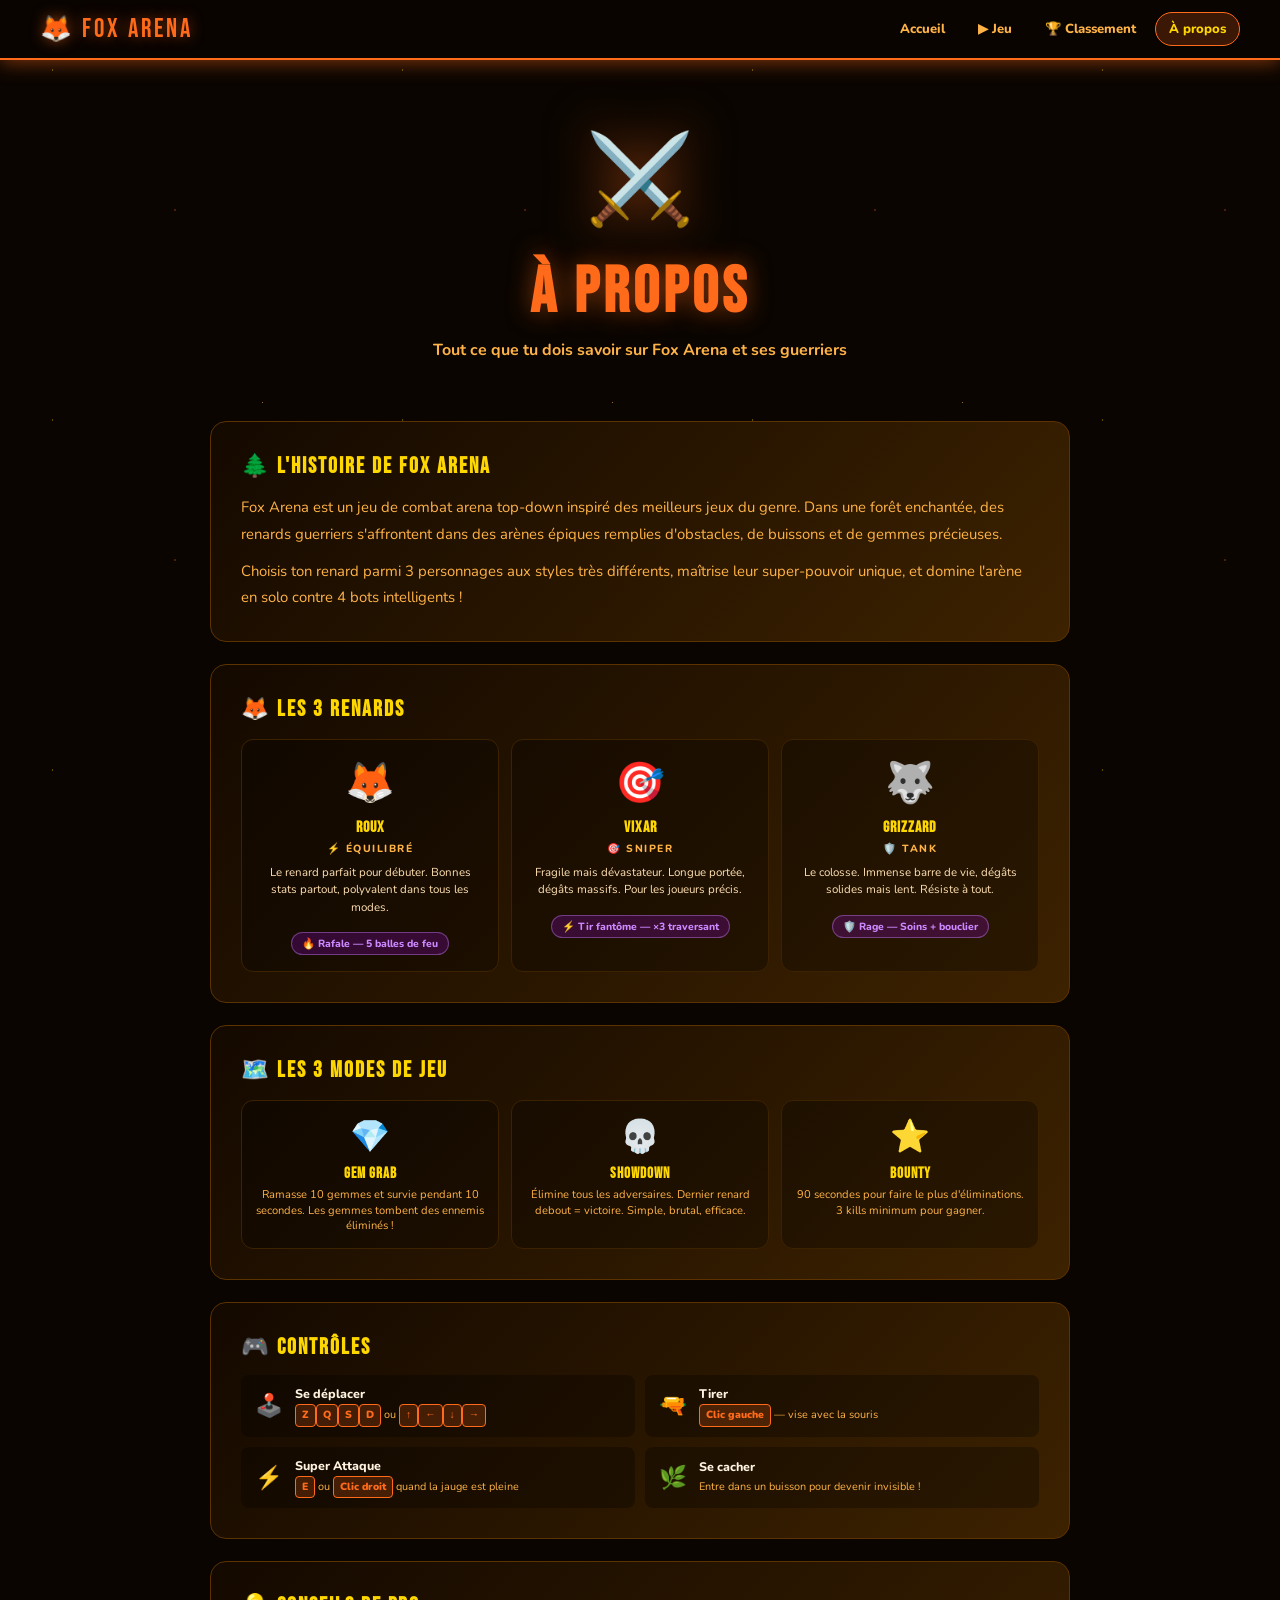
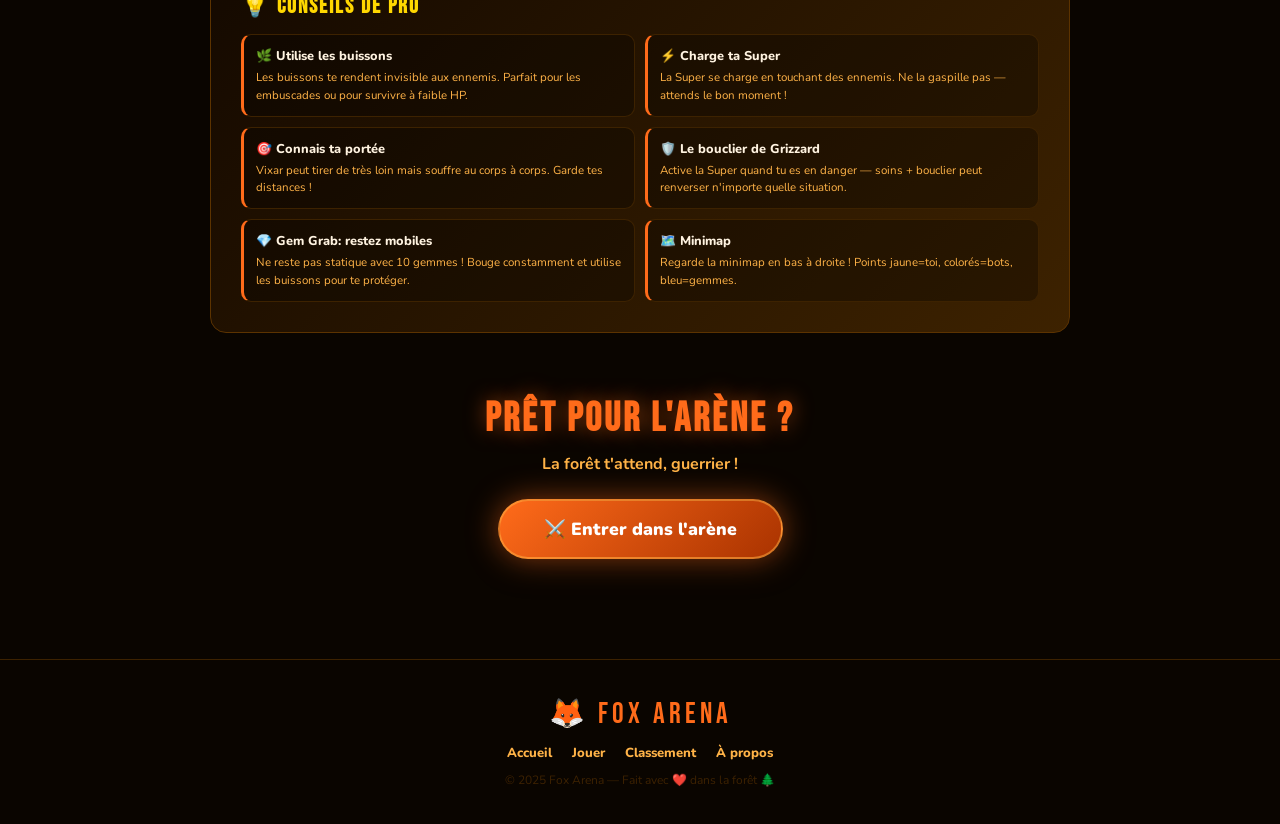
==== about.html @ 041b2fbc "Update about.html" ====
<!DOCTYPE html>
<html lang="fr">
<head>
<meta charset="UTF-8">
<meta name="viewport" content="width=device-width, initial-scale=1.0">
<title>🦊 Fox Arena — À propos</title>
<link href="https://fonts.googleapis.com/css2?family=Bebas+Neue&family=Nunito:wght@400;700;800;900&display=swap" rel="stylesheet">
<style>
:root{--or:#FF6B1A;--am:#FFB347;--dk:#0A0500;--dp:#140900;--bk:#3D2200;--gd:#FFD700;--cr:#FFF3E0;--tx:#FFE0B2;--glow:rgba(255,107,26,0.5);}
*{box-sizing:border-box;margin:0;padding:0;}
body{background:var(--dk);font-family:'Nunito',sans-serif;color:var(--tx);min-height:100vh;}
.stars{position:fixed;inset:0;pointer-events:none;z-index:0;background-image:radial-gradient(1px 1px at 15% 20%,rgba(255,215,0,0.7),transparent),radial-gradient(1px 1px at 75% 15%,rgba(255,179,71,0.6),transparent),radial-gradient(1.5px 1.5px at 50% 60%,rgba(255,107,26,0.5),transparent);background-size:350px 350px;animation:twinkle 8s ease-in-out infinite alternate;}
@keyframes twinkle{0%{opacity:0.5}100%{opacity:0.9}}
nav{position:sticky;top:0;z-index:100;display:flex;align-items:center;justify-content:space-between;padding:12px 40px;background:rgba(10,5,0,0.95);backdrop-filter:blur(12px);border-bottom:2px solid var(--or);box-shadow:0 2px 20px var(--glow);}
.nav-logo{font-family:'Bebas Neue',sans-serif;font-size:1.6rem;color:var(--or);text-decoration:none;letter-spacing:3px;text-shadow:0 0 14px var(--glow);}
.nav-links{display:flex;gap:5px;}
.nav-links a{color:var(--am);text-decoration:none;font-weight:800;font-size:0.82rem;padding:7px 13px;border-radius:18px;transition:all 0.2s;border:1px solid transparent;}
.nav-links a:hover{border-color:var(--am);background:rgba(255,179,71,0.1);}
.nav-links a.active{background:rgba(255,107,26,0.2);border-color:var(--or);color:var(--gd);}

main{max-width:900px;margin:0 auto;padding:60px 20px;position:relative;z-index:1;}
.page-header{text-align:center;margin-bottom:60px;}
.hero-icon{font-size:5.5rem;display:block;margin-bottom:14px;animation:foxBounce 3s ease-in-out infinite;filter:drop-shadow(0 0 25px rgba(255,107,26,0.6));}
@keyframes foxBounce{0%,100%{transform:translateY(0)rotate(-5deg)}50%{transform:translateY(-16px)rotate(5deg)}}
.page-header h1{font-family:'Bebas Neue',sans-serif;font-size:clamp(2.5rem,6vw,4rem);color:var(--or);text-shadow:0 0 25px var(--glow);letter-spacing:4px;margin-bottom:8px;}
.page-header p{color:var(--am);font-size:1rem;font-weight:700;max-width:500px;margin:0 auto;}

.card{background:linear-gradient(135deg,var(--dp),var(--bk));border:1px solid #5C3300;border-radius:16px;padding:30px;margin-bottom:22px;transition:all 0.3s;position:relative;overflow:hidden;}
.card::before{content:'';position:absolute;top:0;left:0;right:0;height:2px;background:linear-gradient(90deg,transparent,var(--or),transparent);opacity:0;transition:opacity 0.3s;}
.card:hover{border-color:var(--am);transform:translateY(-2px);box-shadow:0 12px 40px rgba(0,0,0,0.3);}
.card:hover::before{opacity:1;}
.card h2{font-family:'Bebas Neue',sans-serif;font-size:1.4rem;color:var(--gd);letter-spacing:2px;margin-bottom:14px;display:flex;align-items:center;gap:10px;}
.card p{color:var(--am);line-height:1.8;font-size:0.93rem;margin-bottom:10px;}
.card p:last-child{margin-bottom:0;}

.brawler-grid{display:grid;grid-template-columns:repeat(3,1fr);gap:12px;margin-top:16px;}
.bc{background:rgba(0,0,0,0.3);border:1px solid var(--bk);border-radius:12px;padding:16px;text-align:center;transition:all 0.2s;}
.bc:hover{border-color:var(--or);}
.bc .ico{font-size:2.5rem;display:block;margin-bottom:8px;}
.bc h3{font-family:'Bebas Neue',sans-serif;font-size:1rem;color:var(--gd);letter-spacing:1px;margin-bottom:4px;}
.bc .role{font-size:0.65rem;color:var(--am);font-weight:800;text-transform:uppercase;letter-spacing:1.5px;margin-bottom:8px;}
.bc p{font-size:0.72rem;color:var(--tx);line-height:1.5;}
.super-pill{display:inline-block;background:rgba(170,0,255,0.2);border:1px solid rgba(204,136,255,0.4);border-radius:12px;padding:3px 10px;font-size:0.65rem;font-weight:800;color:#CC88FF;margin-top:6px;}

.modes-grid{display:grid;grid-template-columns:repeat(3,1fr);gap:12px;margin-top:16px;}
.mode-c{background:rgba(0,0,0,0.3);border:1px solid var(--bk);border-radius:12px;padding:14px;text-align:center;}
.mode-c .ico{font-size:2rem;display:block;margin-bottom:6px;}
.mode-c h3{font-family:'Bebas Neue',sans-serif;font-size:0.95rem;color:var(--gd);letter-spacing:1px;margin-bottom:4px;}
.mode-c p{font-size:0.7rem;color:var(--am);line-height:1.4;}

.ctrl-grid{display:grid;grid-template-columns:1fr 1fr;gap:10px;margin-top:14px;}
.ctrl-row{background:rgba(0,0,0,0.3);border-radius:8px;padding:10px 14px;display:flex;align-items:center;gap:12px;}
.ctrl-row .ci{font-size:1.4rem;}
.ctrl-row h4{font-size:0.78rem;font-weight:800;color:var(--cr);margin-bottom:2px;}
.ctrl-row p{font-size:0.68rem;color:var(--am);margin:0;}
kbd{display:inline-block;background:rgba(255,107,26,0.2);border:1px solid var(--or);border-radius:4px;padding:1px 6px;font-size:0.65rem;color:var(--or);font-family:'Nunito',sans-serif;font-weight:900;}

.tip-grid{display:grid;grid-template-columns:1fr 1fr;gap:10px;margin-top:14px;}
.tip{background:rgba(0,0,0,0.3);border:1px solid var(--bk);border-radius:10px;padding:12px;border-left:3px solid var(--or);}
.tip h4{font-size:0.8rem;font-weight:800;color:var(--cr);margin-bottom:4px;}
.tip p{font-size:0.72rem;color:var(--am);margin:0;line-height:1.5;}

.cta{text-align:center;padding:40px 20px;}
.btn-play{display:inline-flex;align-items:center;gap:10px;background:linear-gradient(135deg,var(--or),#AA3300);color:white;text-decoration:none;padding:16px 44px;border-radius:50px;font-weight:900;font-size:1.1rem;box-shadow:0 0 30px var(--glow),0 8px 30px rgba(0,0,0,0.4);transition:all 0.25s;border:2px solid rgba(255,179,71,0.5);}
.btn-play:hover{transform:translateY(-3px)scale(1.04);box-shadow:0 0 50px var(--glow);}

footer{background:var(--dk);border-top:1px solid var(--bk);padding:36px;text-align:center;}
.ft-logo{font-family:'Bebas Neue',sans-serif;font-size:1.8rem;color:var(--or);text-decoration:none;letter-spacing:4px;display:block;margin-bottom:12px;}
.ft-links{display:flex;gap:20px;justify-content:center;margin-bottom:10px;}
.ft-links a{color:var(--am);text-decoration:none;font-size:0.82rem;font-weight:800;}
footer p{color:#3D2200;font-size:0.75rem;}
@media(max-width:600px){.brawler-grid,.modes-grid,.ctrl-grid,.tip-grid{grid-template-columns:1fr;}}
</style>
</head>
<body>
<div class="stars"></div>
<nav>
  <a class="nav-logo" href="index.html">🦊 FOX ARENA</a>
  <div class="nav-links">
    <a href="index.html">Accueil</a>
    <a href="game.html">▶ Jeu</a>
    <a href="leaderboard.html">🏆 Classement</a>
    <a href="about.html" class="active">À propos</a>
  </div>
</nav>

<main>
  <div class="page-header">
    <span class="hero-icon">⚔️</span>
    <h1>À PROPOS</h1>
    <p>Tout ce que tu dois savoir sur Fox Arena et ses guerriers</p>
  </div>

  <div class="card">
    <h2>🌲 L'histoire de Fox Arena</h2>
    <p>Fox Arena est un jeu de combat arena top-down inspiré des meilleurs jeux du genre. Dans une forêt enchantée, des renards guerriers s'affrontent dans des arènes épiques remplies d'obstacles, de buissons et de gemmes précieuses.</p>
    <p>Choisis ton renard parmi 3 personnages aux styles très différents, maîtrise leur super-pouvoir unique, et domine l'arène en solo contre 4 bots intelligents !</p>
  </div>

  <div class="card">
    <h2>🦊 Les 3 Renards</h2>
    <div class="brawler-grid">
      <div class="bc">
        <span class="ico">🦊</span>
        <h3>ROUX</h3>
        <div class="role">⚡ Équilibré</div>
        <p>Le renard parfait pour débuter. Bonnes stats partout, polyvalent dans tous les modes.</p>
        <span class="super-pill">🔥 Rafale — 5 balles de feu</span>
      </div>
      <div class="bc">
        <span class="ico">🎯</span>
        <h3>VIXAR</h3>
        <div class="role">🎯 Sniper</div>
        <p>Fragile mais dévastateur. Longue portée, dégâts massifs. Pour les joueurs précis.</p>
        <span class="super-pill">⚡ Tir fantôme — ×3 traversant</span>
      </div>
      <div class="bc">
        <span class="ico">🐺</span>
        <h3>GRIZZARD</h3>
        <div class="role">🛡️ Tank</div>
        <p>Le colosse. Immense barre de vie, dégâts solides mais lent. Résiste à tout.</p>
        <span class="super-pill">🛡️ Rage — Soins + bouclier</span>
      </div>
    </div>
  </div>

  <div class="card">
    <h2>🗺️ Les 3 Modes de jeu</h2>
    <div class="modes-grid">
      <div class="mode-c">
        <span class="ico">💎</span>
        <h3>GEM GRAB</h3>
        <p>Ramasse 10 gemmes et survie pendant 10 secondes. Les gemmes tombent des ennemis éliminés !</p>
      </div>
      <div class="mode-c">
        <span class="ico">💀</span>
        <h3>SHOWDOWN</h3>
        <p>Élimine tous les adversaires. Dernier renard debout = victoire. Simple, brutal, efficace.</p>
      </div>
      <div class="mode-c">
        <span class="ico">⭐</span>
        <h3>BOUNTY</h3>
        <p>90 secondes pour faire le plus d'éliminations. 3 kills minimum pour gagner.</p>
      </div>
    </div>
  </div>

  <div class="card">
    <h2>🎮 Contrôles</h2>
    <div class="ctrl-grid">
      <div class="ctrl-row"><div class="ci">🕹️</div><div><h4>Se déplacer</h4><p><kbd>Z</kbd><kbd>Q</kbd><kbd>S</kbd><kbd>D</kbd> ou <kbd>↑</kbd><kbd>←</kbd><kbd>↓</kbd><kbd>→</kbd></p></div></div>
      <div class="ctrl-row"><div class="ci">🔫</div><div><h4>Tirer</h4><p><kbd>Clic gauche</kbd> — vise avec la souris</p></div></div>
      <div class="ctrl-row"><div class="ci">⚡</div><div><h4>Super Attaque</h4><p><kbd>E</kbd> ou <kbd>Clic droit</kbd> quand la jauge est pleine</p></div></div>
      <div class="ctrl-row"><div class="ci">🌿</div><div><h4>Se cacher</h4><p>Entre dans un buisson pour devenir invisible !</p></div></div>
    </div>
  </div>

  <div class="card">
    <h2>💡 Conseils de pro</h2>
    <div class="tip-grid">
      <div class="tip"><h4>🌿 Utilise les buissons</h4><p>Les buissons te rendent invisible aux ennemis. Parfait pour les embuscades ou pour survivre à faible HP.</p></div>
      <div class="tip"><h4>⚡ Charge ta Super</h4><p>La Super se charge en touchant des ennemis. Ne la gaspille pas — attends le bon moment !</p></div>
      <div class="tip"><h4>🎯 Connais ta portée</h4><p>Vixar peut tirer de très loin mais souffre au corps à corps. Garde tes distances !</p></div>
      <div class="tip"><h4>🛡️ Le bouclier de Grizzard</h4><p>Active la Super quand tu es en danger — soins + bouclier peut renverser n'importe quelle situation.</p></div>
      <div class="tip"><h4>💎 Gem Grab: restez mobiles</h4><p>Ne reste pas statique avec 10 gemmes ! Bouge constamment et utilise les buissons pour te protéger.</p></div>
      <div class="tip"><h4>🗺️ Minimap</h4><p>Regarde la minimap en bas à droite ! Points jaune=toi, colorés=bots, bleu=gemmes.</p></div>
    </div>
  </div>

  <div class="cta">
    <h2 style="font-family:'Bebas Neue',sans-serif;font-size:2.5rem;color:var(--or);letter-spacing:3px;text-shadow:0 0 20px var(--glow);margin-bottom:10px;">PRÊT POUR L'ARÈNE ?</h2>
    <p style="color:var(--am);margin-bottom:24px;font-weight:700;">La forêt t'attend, guerrier !</p>
    <a href="game.html" class="btn-play">⚔️ Entrer dans l'arène</a>
  </div>
</main>

<footer>
  <a class="ft-logo" href="index.html">🦊 FOX ARENA</a>
  <div class="ft-links">
    <a href="index.html">Accueil</a><a href="game.html">Jouer</a>
    <a href="leaderboard.html">Classement</a><a href="about.html">À propos</a>
  </div>
  <p>© 2025 Fox Arena — Fait avec ❤️ dans la forêt 🌲</p>
</footer>
</body>
</html>
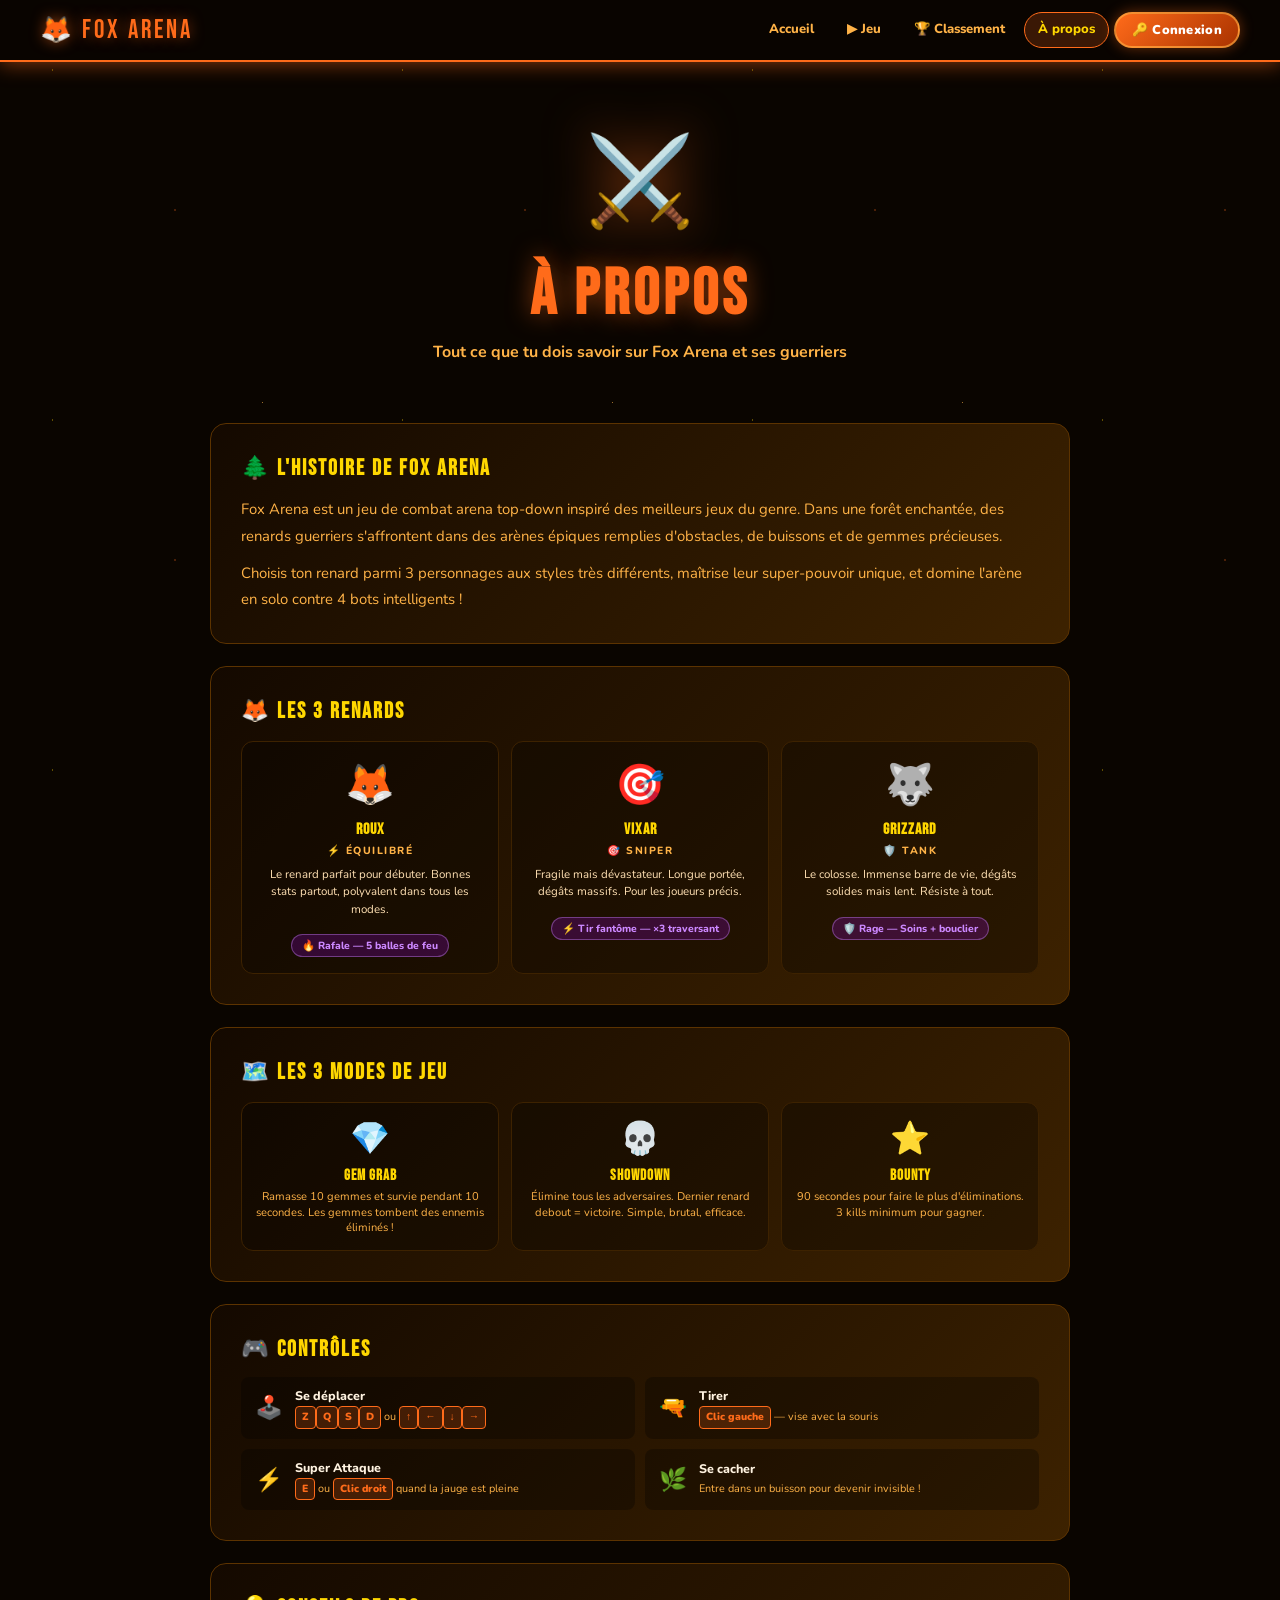
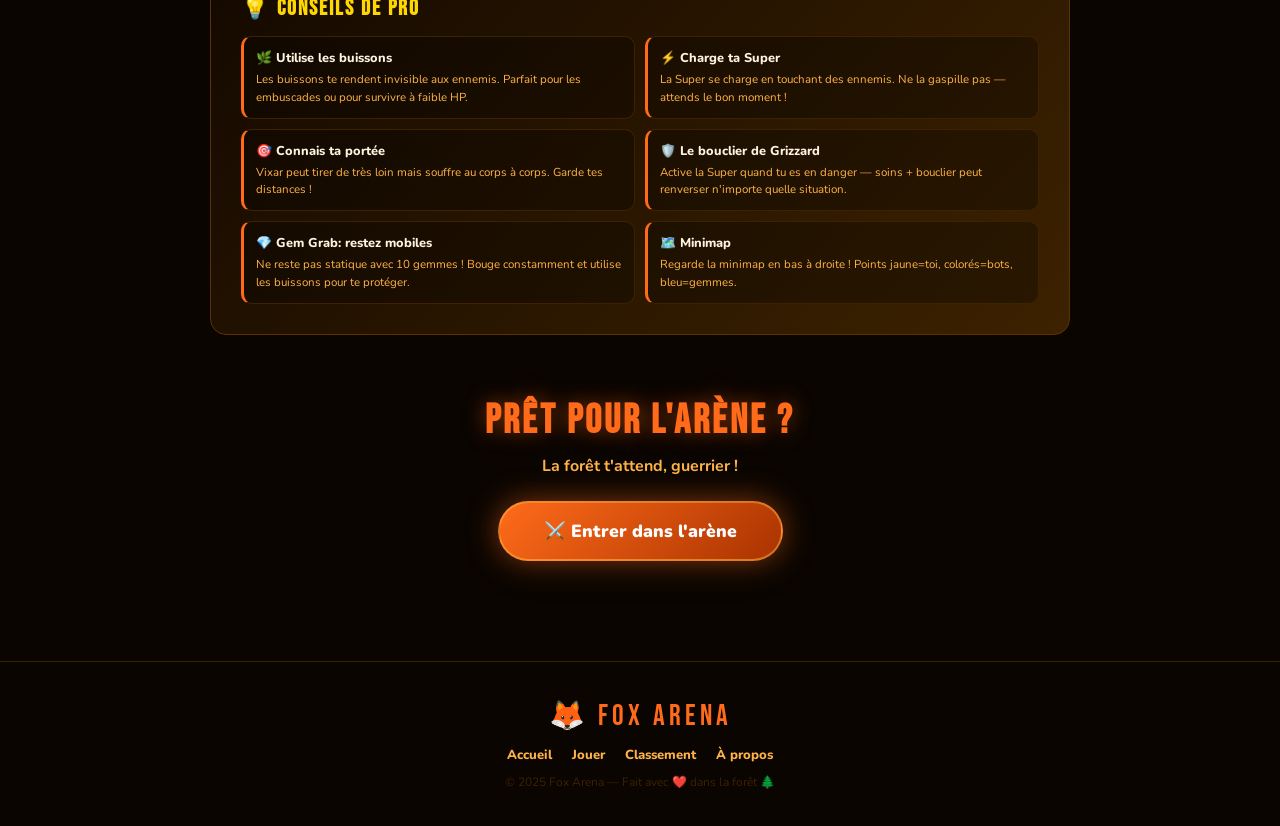
==== commit 8f8e5b35: "Add files via upload" ====
--- a/about.html
+++ b/about.html
@@ -182,5 +182,6 @@
   </div>
   <p>© 2025 Fox Arena — Fait avec ❤️ dans la forêt 🌲</p>
 </footer>
+<script src="auth.js"></script>
 </body>
 </html>
